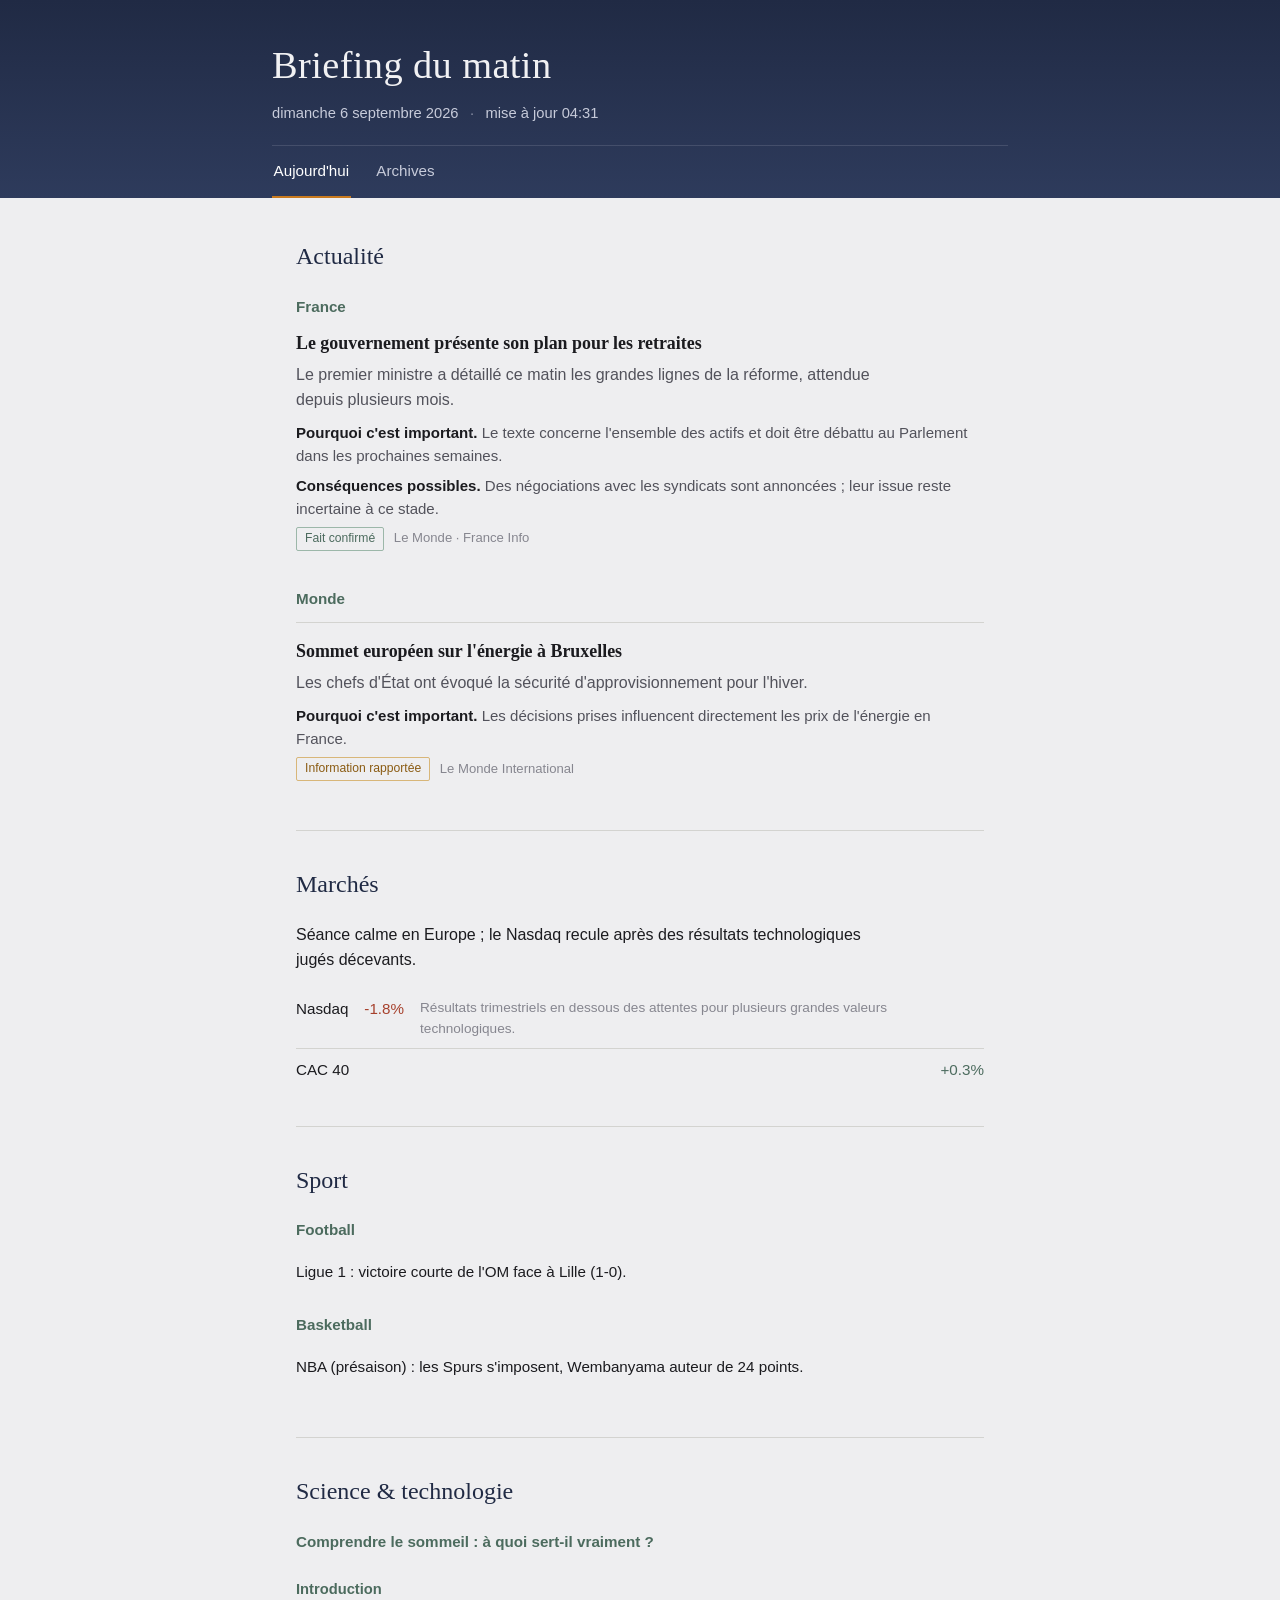
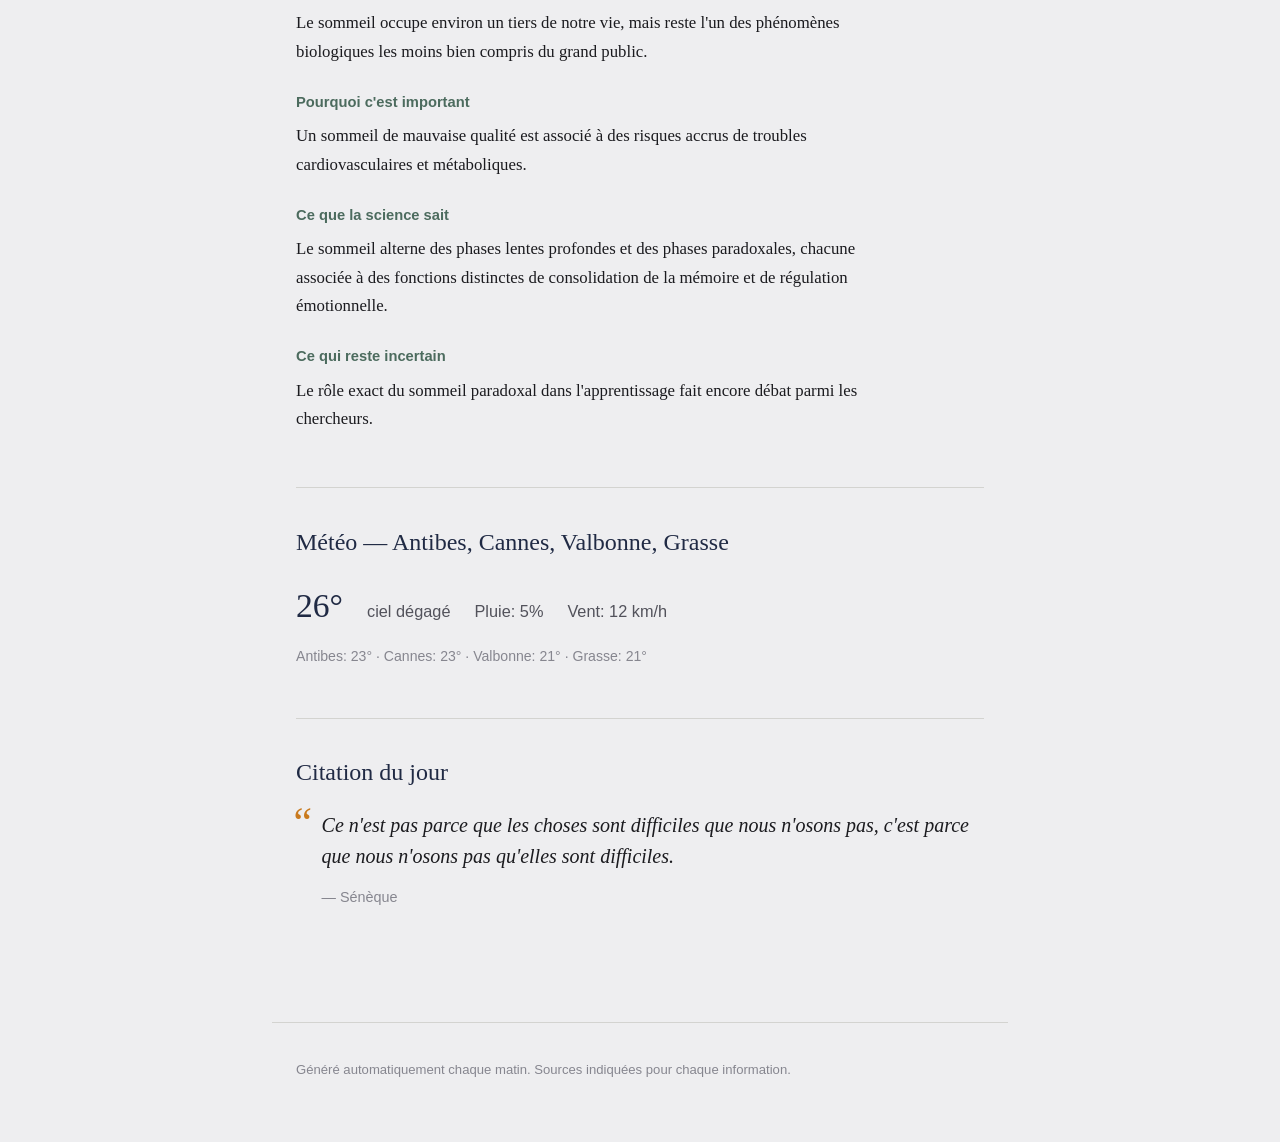
==== docs/index.html @ 87947793 "Add files via upload" ====
<!DOCTYPE html>
<html lang="fr">
<head>
<meta charset="UTF-8">
<meta name="viewport" content="width=device-width, initial-scale=1.0">
<title>Briefing du matin</title>
<link rel="stylesheet" href="style.css">
</head>
<body>

<header class="masthead">
  <div class="masthead__inner">
    <h1 class="masthead__title">Briefing du matin</h1>
    <div class="masthead__meta">
      <span id="date-briefing">—</span>
      <span class="masthead__dot">·</span>
      <span id="derniere-maj">mise à jour —</span>
    </div>
  </div>
  <nav class="masthead__nav">
    <a href="index.html" class="active">Aujourd'hui</a>
    <a href="history.html">Archives</a>
  </nav>
</header>

<div id="status-banner" class="status-banner" hidden></div>

<main id="content" class="content">
  <p class="loading">Chargement du briefing…</p>
</main>

<footer class="site-footer">
  <p>Généré automatiquement chaque matin. Sources indiquées pour chaque information.</p>
</footer>

<script src="app.js"></script>
</body>
</html>
---- docs/style.css ----
/* ---------------------------------------------------------------------
   Morning Briefing — identité visuelle
   Palette "aube" : ciel nocturne encore présent en haut de page, papier
   frais et lisible pour le contenu. Un seul accent (ambre lever-du-jour),
   utilisé avec parcimonie. Serif pour les titres et le long-format
   scientifique, sans-serif pour le reste (lecture rapide le matin).
   ------------------------------------------------------------------- */

:root {
  --dawn-navy: #202A44;
  --dawn-navy-soft: #2E3B5C;
  --paper: #EEEEF0;
  --paper-raised: #F7F7F8;
  --ink: #1B1B1F;
  --ink-soft: #52525B;
  --ink-faint: #86868F;
  --accent: #C97A1E;
  --sage: #4C6B5E;
  --rule: #D3D3D0;
  --rule-strong: #B5B5B0;
  --font-serif: "Iowan Old Style", "Palatino Linotype", Palatino, Georgia, "Times New Roman", serif;
  --font-sans: -apple-system, BlinkMacSystemFont, "Segoe UI", Roboto, "Helvetica Neue", Arial, sans-serif;
  --measure: 68ch;
}

* { box-sizing: border-box; }

html { -webkit-text-size-adjust: 100%; }

body {
  margin: 0;
  background: var(--paper);
  color: var(--ink);
  font-family: var(--font-sans);
  line-height: 1.55;
  -webkit-font-smoothing: antialiased;
}

a { color: var(--sage); text-decoration-color: rgba(76,107,94,0.35); text-underline-offset: 3px; }
a:hover { text-decoration-color: var(--sage); }
a:focus-visible, button:focus-visible { outline: 2px solid var(--accent); outline-offset: 2px; }

/* ---------- En-tête ---------- */

.masthead {
  background: linear-gradient(180deg, var(--dawn-navy) 0%, var(--dawn-navy-soft) 100%);
  color: #F1F1F3;
  padding: 2.25rem 1.5rem 0;
}

.masthead__inner {
  max-width: 46rem;
  margin: 0 auto;
  padding-bottom: 1.25rem;
}

.masthead__title {
  font-family: var(--font-serif);
  font-weight: 500;
  font-size: clamp(1.8rem, 4vw, 2.4rem);
  margin: 0 0 0.4rem;
  letter-spacing: 0.01em;
}

.masthead__meta {
  font-size: 0.92rem;
  color: #C7CBDA;
}

.masthead__dot { margin: 0 0.5em; opacity: 0.6; }

.masthead__nav {
  max-width: 46rem;
  margin: 0 auto;
  display: flex;
  gap: 1.5rem;
  border-top: 1px solid rgba(255,255,255,0.12);
}

.masthead__nav a {
  display: inline-block;
  padding: 0.85rem 0.1rem;
  color: #C7CBDA;
  text-decoration: none;
  font-size: 0.95rem;
  border-bottom: 2px solid transparent;
}

.masthead__nav a.active,
.masthead__nav a:hover {
  color: #FFFFFF;
  border-bottom-color: var(--accent);
}

/* ---------- Bannière de statut (échec de mise à jour, cf. cahier §21) ---------- */

.status-banner {
  max-width: 46rem;
  margin: 1.25rem auto 0;
  padding: 0.85rem 1rem;
  background: #FBF0DE;
  border: 1px solid #E8C989;
  color: #6B4A12;
  border-radius: 3px;
  font-size: 0.92rem;
}

/* ---------- Contenu ---------- */

.content {
  max-width: 46rem;
  margin: 0 auto;
  padding: 2rem 1.5rem 4rem;
}

.content--narrow { max-width: 40rem; }

.loading { color: var(--ink-faint); font-style: italic; }

.section {
  padding: 2.2rem 0;
  border-top: 1px solid var(--rule);
}

.section:first-child { border-top: none; padding-top: 0.5rem; }

.section-title {
  font-family: var(--font-serif);
  font-weight: 500;
  font-size: 1.5rem;
  margin: 0 0 1.2rem;
  color: var(--dawn-navy);
}

.subsection-title {
  font-size: 0.95rem;
  font-weight: 700;
  color: var(--sage);
  margin: 1.4rem 0 0.7rem;
}

.subsection-title:first-of-type { margin-top: 0; }

/* ---------- Articles / événements ---------- */

.article {
  padding: 0.9rem 0;
  border-top: 1px solid var(--rule);
}

.article:first-of-type { border-top: none; padding-top: 0; }

.article__title {
  font-family: var(--font-serif);
  font-size: 1.12rem;
  font-weight: 600;
  margin: 0 0 0.35rem;
  color: var(--ink);
}

.article__body { margin: 0 0 0.5rem; color: var(--ink-soft); max-width: var(--measure); }

.article__why {
  margin: 0 0 0.4rem;
  font-size: 0.94rem;
  color: var(--ink-soft);
}

.article__why strong { color: var(--ink); font-weight: 600; }

.article__meta {
  font-size: 0.82rem;
  color: var(--ink-faint);
  display: flex;
  gap: 0.6rem;
  flex-wrap: wrap;
  align-items: center;
}

.tag {
  display: inline-block;
  padding: 0.1rem 0.5rem;
  border: 1px solid var(--rule-strong);
  border-radius: 2px;
  font-size: 0.76rem;
}

.tag--rapporte { color: #8A5B12; border-color: #D8B679; }
.tag--confirme { color: var(--sage); border-color: #9CB7A9; }

/* ---------- Marchés ---------- */

.market-summary { margin: 0 0 1rem; max-width: var(--measure); }

.market-list { list-style: none; margin: 0; padding: 0; }

.market-item {
  display: flex;
  justify-content: space-between;
  gap: 1rem;
  padding: 0.55rem 0;
  border-top: 1px solid var(--rule);
  font-size: 0.95rem;
}

.market-item:first-child { border-top: none; }

.market-item__name { color: var(--ink); }
.market-item__value { font-variant-numeric: tabular-nums; white-space: nowrap; }
.market-item__value.up { color: var(--sage); }
.market-item__value.down { color: #A6402C; }

.market-item__explication {
  flex-basis: 100%;
  font-size: 0.85rem;
  color: var(--ink-faint);
}

/* ---------- Sport ---------- */

.sport-list { list-style: none; margin: 0 0 1rem; padding: 0; }
.sport-list li {
  padding: 0.45rem 0;
  border-top: 1px solid var(--rule);
  font-size: 0.95rem;
}
.sport-list li:first-child { border-top: none; }

/* ---------- Science : lecture longue ---------- */

.science-article {
  font-family: var(--font-serif);
  font-size: 1.05rem;
  line-height: 1.7;
  max-width: var(--measure);
  color: var(--ink);
}

.science-article p { margin: 0 0 1.1em; }
.science-article h3 {
  font-family: var(--font-sans);
  font-size: 0.92rem;
  font-weight: 700;
  color: var(--sage);
  margin: 1.6em 0 0.5em;
}

/* ---------- Météo ---------- */

.weather-strip {
  display: flex;
  align-items: baseline;
  gap: 1.5rem;
  flex-wrap: wrap;
  font-size: 1.02rem;
}

.weather-strip__temp { font-family: var(--font-serif); font-size: 2.1rem; color: var(--dawn-navy); }
.weather-strip__desc { color: var(--ink-soft); }
.weather-cities { margin-top: 0.9rem; font-size: 0.88rem; color: var(--ink-faint); }

/* ---------- Citation ---------- */

.quote {
  position: relative;
  padding-left: 1.6rem;
  font-family: var(--font-serif);
}

.quote__mark {
  position: absolute;
  left: -0.15rem;
  top: -0.5rem;
  font-size: 2.6rem;
  color: var(--accent);
  line-height: 1;
}

.quote__text { font-size: 1.25rem; font-style: italic; margin: 0 0 0.6rem; color: var(--ink); }
.quote__author { font-family: var(--font-sans); font-size: 0.9rem; color: var(--ink-faint); }
.quote__author::before { content: "— "; }

/* ---------- Historique ---------- */

.history-list { list-style: none; margin: 0; padding: 0; }
.history-list li {
  border-top: 1px solid var(--rule);
  padding: 0.9rem 0;
}
.history-list li:first-child { border-top: none; }
.history-list a { font-size: 1.02rem; text-decoration: none; }
.history-list a:hover { text-decoration: underline; }

/* ---------- Pied de page ---------- */

.site-footer {
  max-width: 46rem;
  margin: 0 auto;
  padding: 1.5rem 1.5rem 3rem;
  color: var(--ink-faint);
  font-size: 0.82rem;
  border-top: 1px solid var(--rule);
}

/* ---------- Accessibilité / responsive ---------- */

@media (prefers-reduced-motion: reduce) {
  * { scroll-behavior: auto !important; }
}

@media (max-width: 560px) {
  .masthead { padding-top: 1.6rem; }
  .content { padding: 1.5rem 1.1rem 3rem; }
  .masthead__inner, .masthead__nav, .site-footer { padding-left: 0; padding-right: 0; }
  .weather-strip__temp { font-size: 1.7rem; }
}
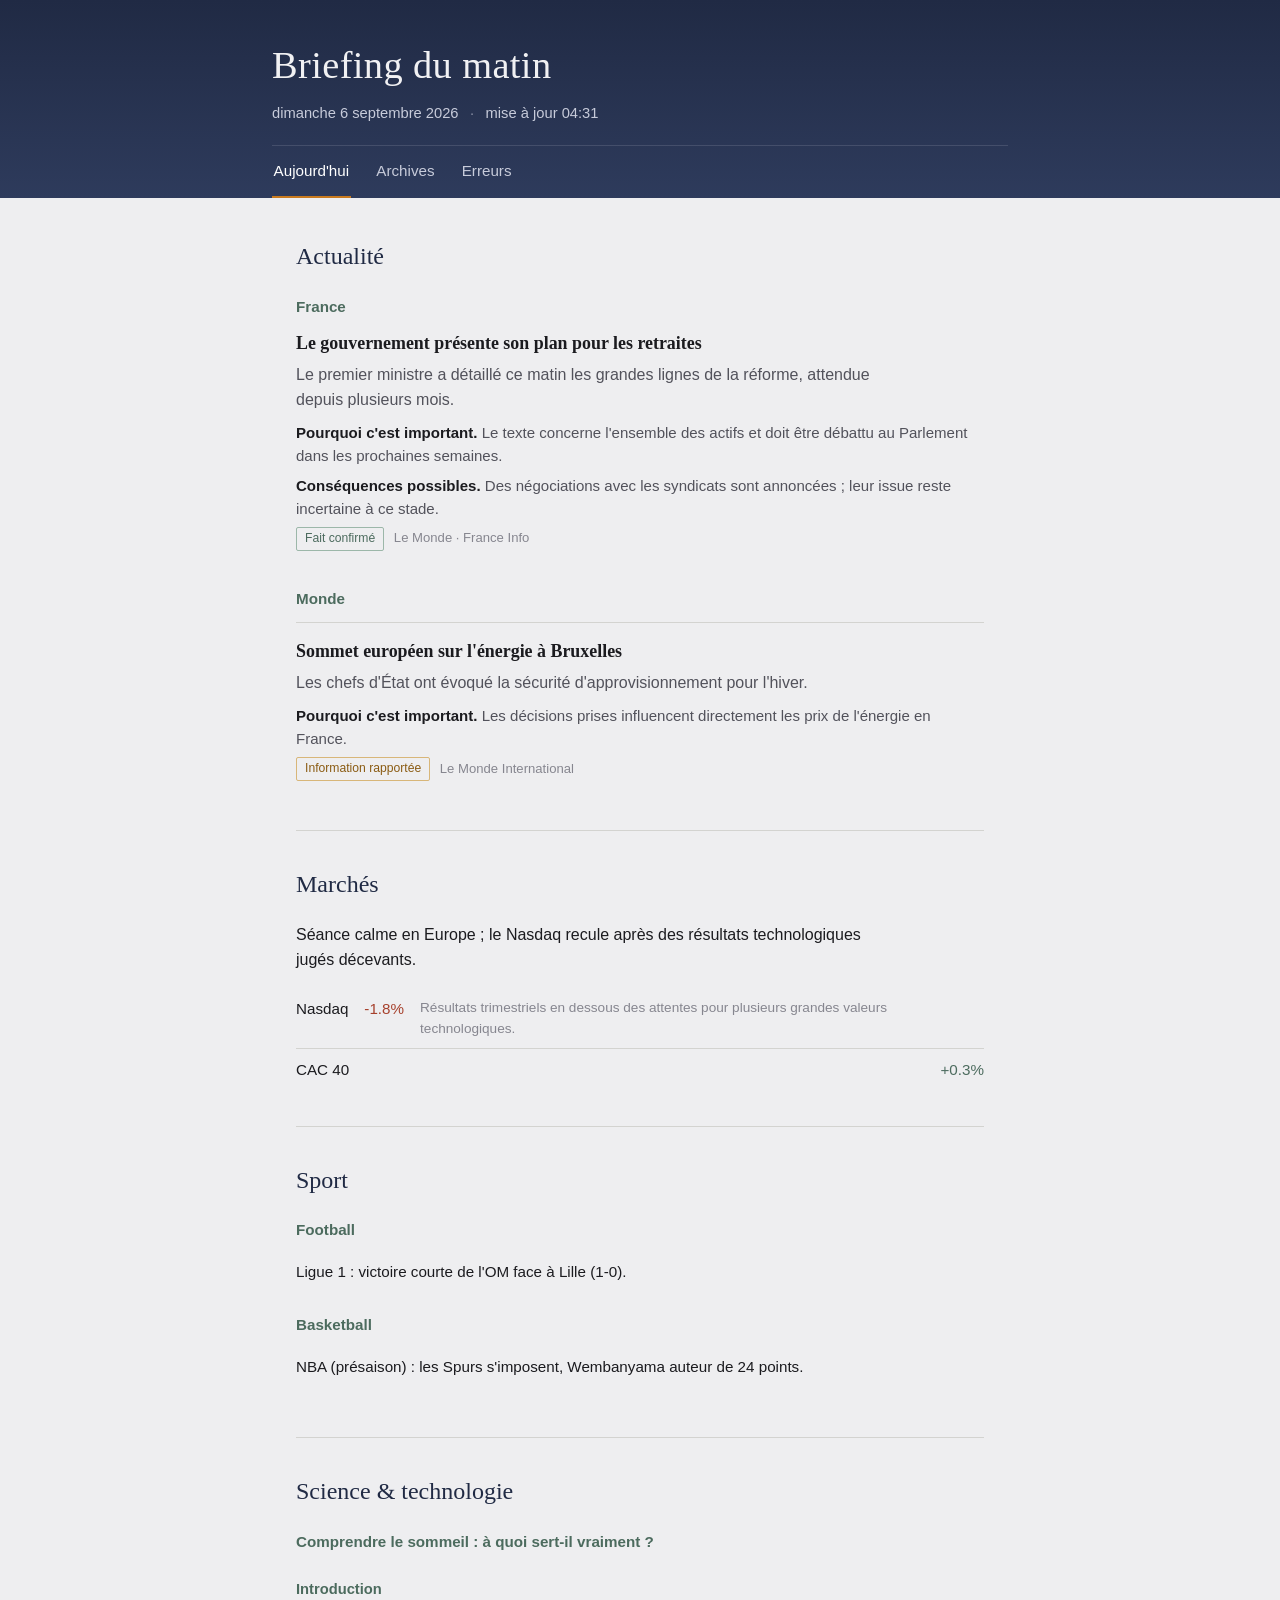
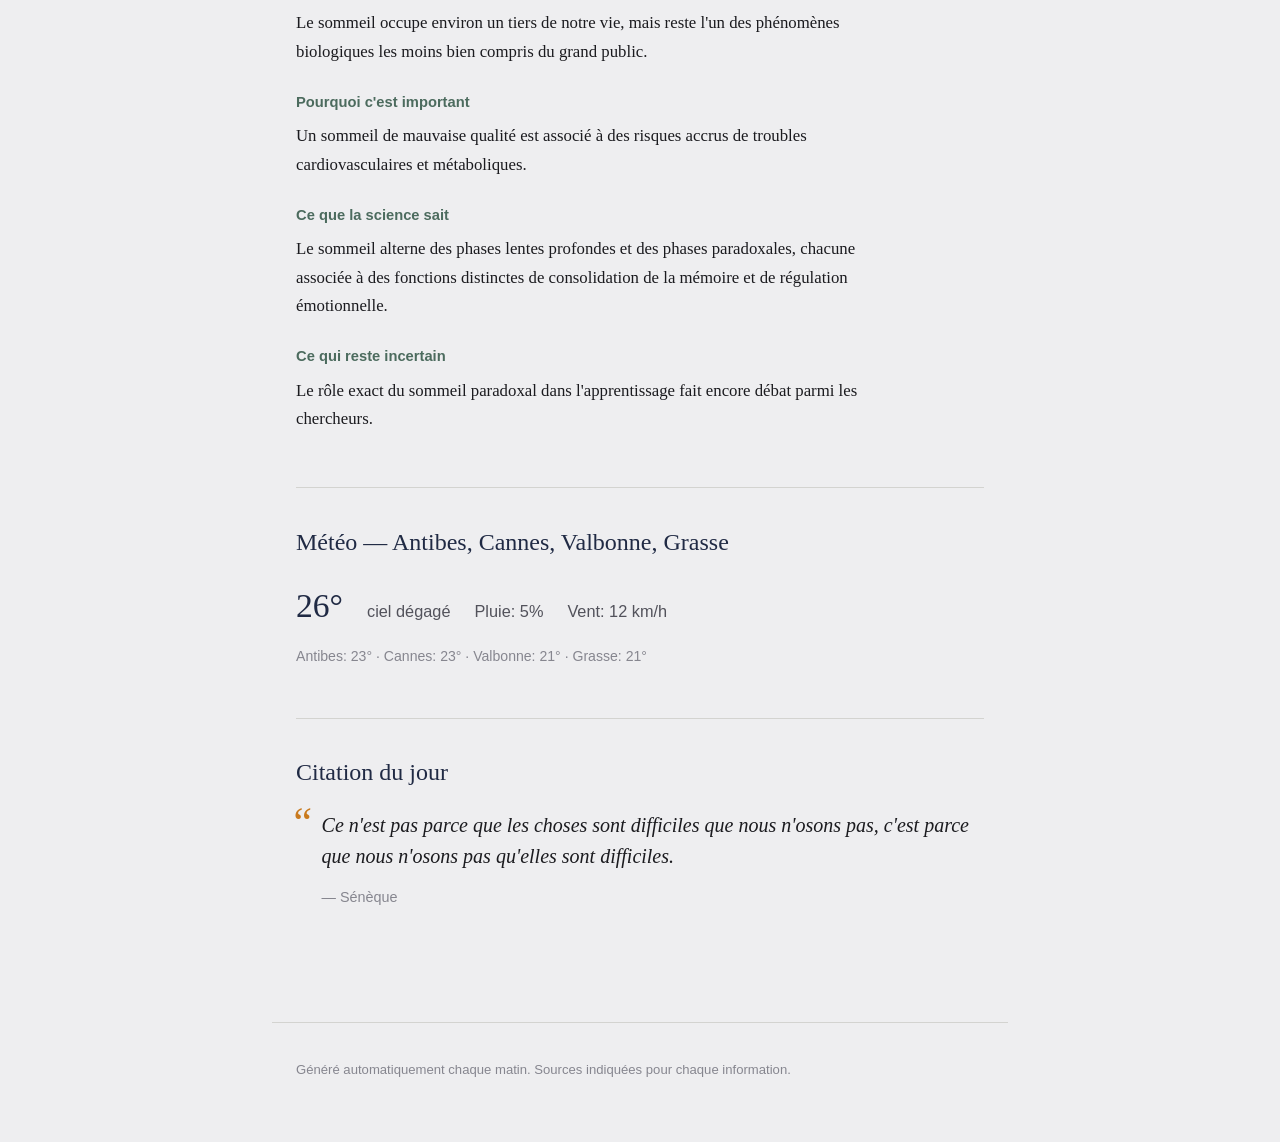
==== commit 401d0aee: "fix: prompt LLM plus petit + retry + repli multi-provider + onglet Erreurs - Groq 413 persistant mal" ====
--- a/docs/index.html
+++ b/docs/index.html
@@ -20,6 +20,7 @@
   <nav class="masthead__nav">
     <a href="index.html" class="active">Aujourd'hui</a>
     <a href="history.html">Archives</a>
+    <a href="erreurs.html">Erreurs</a>
   </nav>
 </header>
 
--- a/docs/style.css
+++ b/docs/style.css
@@ -291,6 +291,41 @@
 .history-list a { font-size: 1.02rem; text-decoration: none; }
 .history-list a:hover { text-decoration: underline; }
 
+/* ---------- Journal des erreurs (onglet "Erreurs") ---------- */
+
+.status-page-intro { color: var(--ink-faint); font-size: 0.92rem; margin: -0.6rem 0 1.6rem; }
+
+.status-history-list { list-style: none; margin: 0; padding: 0; }
+.status-item {
+  border-top: 1px solid var(--rule);
+  padding: 0.9rem 0;
+}
+.status-item:first-child { border-top: none; }
+.status-item__header { display: flex; align-items: center; gap: 0.6rem; }
+.status-item__date { font-size: 1.0rem; }
+
+.status-item__badge {
+  display: inline-block;
+  font-size: 0.72rem;
+  font-weight: 700;
+  letter-spacing: 0.03em;
+  text-transform: uppercase;
+  padding: 0.15rem 0.5rem;
+  border-radius: 3px;
+  border: 1px solid transparent;
+}
+.status-item__badge--ok { color: var(--sage); border-color: #9CB7A9; }
+.status-item__badge--fail { color: #A6402C; border-color: #E0A594; background: #FBEAE5; }
+
+.status-item__details { margin-top: 0.4rem; }
+.status-item__detail {
+  margin: 0.2rem 0 0;
+  font-size: 0.9rem;
+  color: var(--ink-faint);
+}
+.status-item__detail--fail { color: #A6402C; }
+.status-item__detail--warn { color: #8A5B12; }
+
 /* ---------- Pied de page ---------- */
 
 .site-footer {
